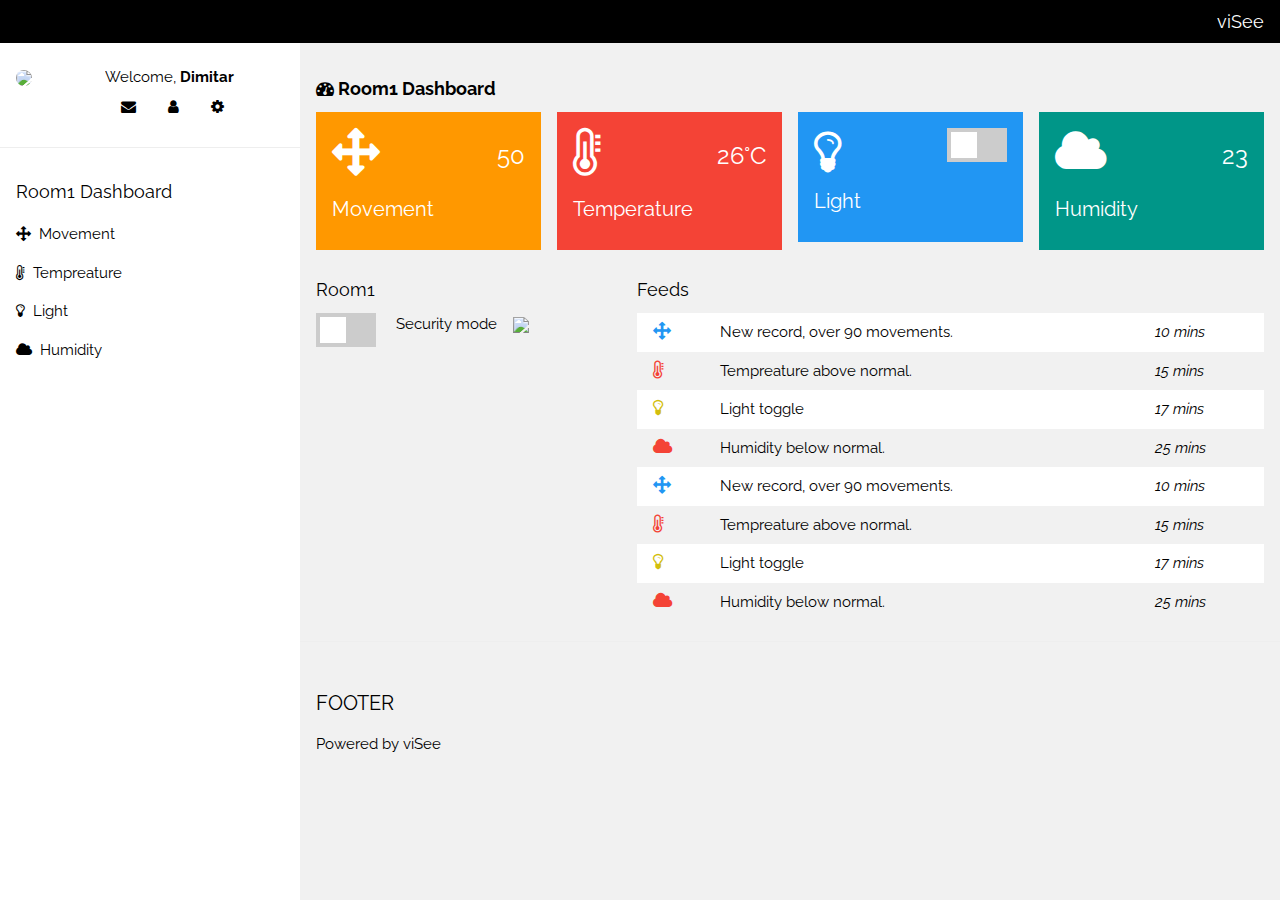
==== stream-video-browser/templates/index.html @ fa253b59 "Raspberry pi station server initial commit" ====
<!DOCTYPE html>
<html>
<title>viSee</title>
<meta charset="UTF-8">
<meta name="viewport" content="width=device-width, initial-scale=1">
<link rel="stylesheet" href="https://www.w3schools.com/w3css/4/w3.css">
<link rel="stylesheet" href="https://fonts.googleapis.com/css?family=Raleway">
<link rel="stylesheet" href="https://cdnjs.cloudflare.com/ajax/libs/font-awesome/4.7.0/css/font-awesome.min.css">
<style>
html,body,h1,h2,h3,h4,h5 {font-family: "Raleway", sans-serif}
    .switch {
  position: relative;
  display: inline-block;
  width: 60px;
  height: 34px;
}

.switch input {
  opacity: 0;
  width: 0;
  height: 0;
}

.slider {
  position: absolute;
  cursor: pointer;
  top: 0;
  left: 0;
  right: 0;
  bottom: 0;
  background-color: #ccc;
  -webkit-transition: .4s;
  transition: .4s;
}

.slider:before {
  position: absolute;
  content: "";
  height: 26px;
  width: 26px;
  left: 4px;
  bottom: 4px;
  background-color: white;
  -webkit-transition: .4s;
  transition: .4s;
}

input:checked + .slider {
  background-color: #2196F3;
}

input:focus + .slider {
  box-shadow: 0 0 1px #2196F3;
}

input:checked + .slider:before {
  -webkit-transform: translateX(26px);
  -ms-transform: translateX(26px);
  transform: translateX(26px);
}
</style>
<body class="w3-light-grey">

<!-- Top container -->
<div class="w3-bar w3-top w3-black w3-large" style="z-index:4">
  <button class="w3-bar-item w3-button w3-hide-large w3-hover-none w3-hover-text-light-grey" onclick="w3_open();"><i class="fa fa-bars"></i>  Menu</button>
  <span class="w3-bar-item w3-right">viSee</span>
</div>

<!-- Sidebar/menu -->
<nav class="w3-sidebar w3-collapse w3-white w3-animate-left" style="z-index:3;width:300px;" id="mySidebar"><br>
  <div class="w3-container w3-row">
    <div class="w3-col s4">
      <img src="https://cdn.business2community.com/wp-content/uploads/2017/08/blank-profile-picture-973460_640.png" class="w3-circle w3-margin-right" style="width:46px">
    </div>
    <div class="w3-col s8 w3-bar">
      <span>Welcome, <strong>Dimitar</strong></span><br>
      <a href="#" class="w3-bar-item w3-button"><i class="fa fa-envelope"></i></a>
      <a href="#" class="w3-bar-item w3-button"><i class="fa fa-user"></i></a>
      <a href="#" class="w3-bar-item w3-button"><i class="fa fa-cog"></i></a>
    </div>
  </div>
  <hr>
  <div class="w3-container">
    <h5>Room1 Dashboard</h5>
  </div>
  <div class="w3-bar-block">
    <a href="#" class="w3-bar-item w3-button w3-padding-16 w3-hide-large w3-dark-grey w3-hover-black" onclick="w3_close()" title="close menu"><i class="fa fa-remove fa-fw"></i>  Close Menu</a>
      <a href="#" class="w3-bar-item w3-button w3-padding"><i class="fa fa-arrows" aria-hidden="true"></i>  Movement</a>
      <a href="#" class="w3-bar-item w3-button w3-padding"><i class="fa fa-thermometer-three-quarters"></i>  Tempreature</a>
    <a href="#" class="w3-bar-item w3-button w3-padding"><i class="fa fa-lightbulb-o"></i>  Light</a>
       <a href="#" class="w3-bar-item w3-button w3-padding"><i class="fa fa-cloud"></i>  Humidity</a>


  </div>
</nav>


<!-- Overlay effect when opening sidebar on small screens -->
<div class="w3-overlay w3-hide-large w3-animate-opacity" onclick="w3_close()" style="cursor:pointer" title="close side menu" id="myOverlay"></div>

<!-- !PAGE CONTENT! -->
<div class="w3-main" style="margin-left:300px;margin-top:43px;">

  <!-- Header -->
  <header class="w3-container" style="padding-top:22px">
    <h5><b><i class="fa fa-dashboard"></i> Room1 Dashboard</b></h5>
  </header>

  <div class="w3-row-padding w3-margin-bottom">
      <div class="w3-quarter">
      <div class="w3-container w3-orange w3-text-white w3-padding-16">
        <div class="w3-left"><i class="fa fa-arrows w3-xxxlarge" aria-hidden="true"></i></div>
        <div class="w3-right">
          <h3>50</h3>
        </div>
        <div class="w3-clear"></div>
        <h4>Movement</h4>
      </div>
    </div>
    <div class="w3-quarter">
      <div class="w3-container w3-red w3-padding-16">
        <div class="w3-left">
        <i class="fa fa-thermometer-three-quarters w3-xxxlarge"></i></div>
        <div class="w3-right">
          <h3>26°C</h3>
        </div>
        <div class="w3-clear"></div>
        <h4>Temperature</h4>
      </div>
    </div>
    <div class="w3-quarter">
      <div class="w3-container w3-blue w3-padding-16">
        <div class="w3-left"><i class="fa fa-lightbulb-o w3-xxxlarge" aria-hidden="true"></i></div>
        <div class="w3-right">
         <label class="switch">
          <input type="checkbox">
          <span class="slider"></span>
        </label>
        </div>
        <div class="w3-clear"></div>
        <h4>Light</h4>
      </div>
    </div>
    <div class="w3-quarter">
      <div class="w3-container w3-teal w3-padding-16">
        <div class="w3-left"><i class="fa fa-cloud w3-xxxlarge" aria-hidden="true"></i></div>
        <div class="w3-right">
          <h3>23</h3>
        </div>
        <div class="w3-clear"></div>
        <h4>Humidity</h4>
      </div>
    </div>

  </div>

  <div class="w3-panel">
    <div class="w3-row-padding" style="margin:0 -16px">
      <div class="w3-third">
       <h5>Room1</h5>
          <img src="{{ url_for('video_feed') }}">
           <div class="w3-left">
         <label class="switch">
          <input type="checkbox">
          <span class="slider"></span>
        </label>
               <span class="w3-bar-item w3-padding">Security mode</span>
        </div>
      </div>
      <div class="w3-twothird">
        <h5>Feeds</h5>
        <table class="w3-table w3-striped w3-white">
          <tr>
            <td><i class="fa fa-arrows w3-text-blue w3-large" aria-hidden="true"></i></td>
            <td>New record, over 90 movements.</td>
            <td><i>10 mins</i></td>
          </tr>
          <tr>
            <td><i class="fa fa-thermometer-three-quarters w3-text-red w3-large"></i></td>
            <td>Tempreature above normal. </td>
            <td><i>15 mins</i></td>
          </tr>
          <tr>
            <td><i class="fa fa-lightbulb-o w3-text-yellow w3-large"></i></td>
            <td>Light toggle</td>
            <td><i>17 mins</i></td>
          </tr>
          <tr>
            <td><i class="fa fa-cloud  w3-text-red w3-large"></i></td>
            <td>Humidity below normal.</td>
            <td><i>25 mins</i></td>
          </tr>
         <tr>
             <td><i class="fa fa-arrows w3-text-blue w3-large" aria-hidden="true"></i></td>
            <td>New record, over 90 movements.</td>
            <td><i>10 mins</i></td>
          </tr>
          <tr>
            <td><i class="fa fa-thermometer-three-quarters w3-text-red w3-large"></i></td>
            <td>Tempreature above normal. </td>
            <td><i>15 mins</i></td>
          </tr>
          <tr>
            <td><i class="fa fa-lightbulb-o w3-text-yellow w3-large"></i></td>
            <td>Light toggle</td>
            <td><i>17 mins</i></td>
          </tr>
          <tr>
            <td><i class="fa fa-cloud  w3-text-red w3-large"></i></td>
            <td>Humidity below normal.</td>
            <td><i>25 mins</i></td>
          </tr>
        </table>
      </div>
    </div>
  </div>
  <hr>

    <!-- Footer -->
  <footer class="w3-container w3-padding-16 w3-light-grey">
    <h4>FOOTER</h4>
    <p>Powered by viSee</p>
  </footer>

  <!-- End page content -->
</div>

<script>
// Get the Sidebar
var mySidebar = document.getElementById("mySidebar");

// Get the DIV with overlay effect
var overlayBg = document.getElementById("myOverlay");

// Toggle between showing and hiding the sidebar, and add overlay effect
function w3_open() {
  if (mySidebar.style.display === 'block') {
    mySidebar.style.display = 'none';
    overlayBg.style.display = "none";
  } else {
    mySidebar.style.display = 'block';
    overlayBg.style.display = "block";
  }
}

// Close the sidebar with the close button
function w3_close() {
  mySidebar.style.display = "none";
  overlayBg.style.display = "none";
}
</script>

</body>
</html>
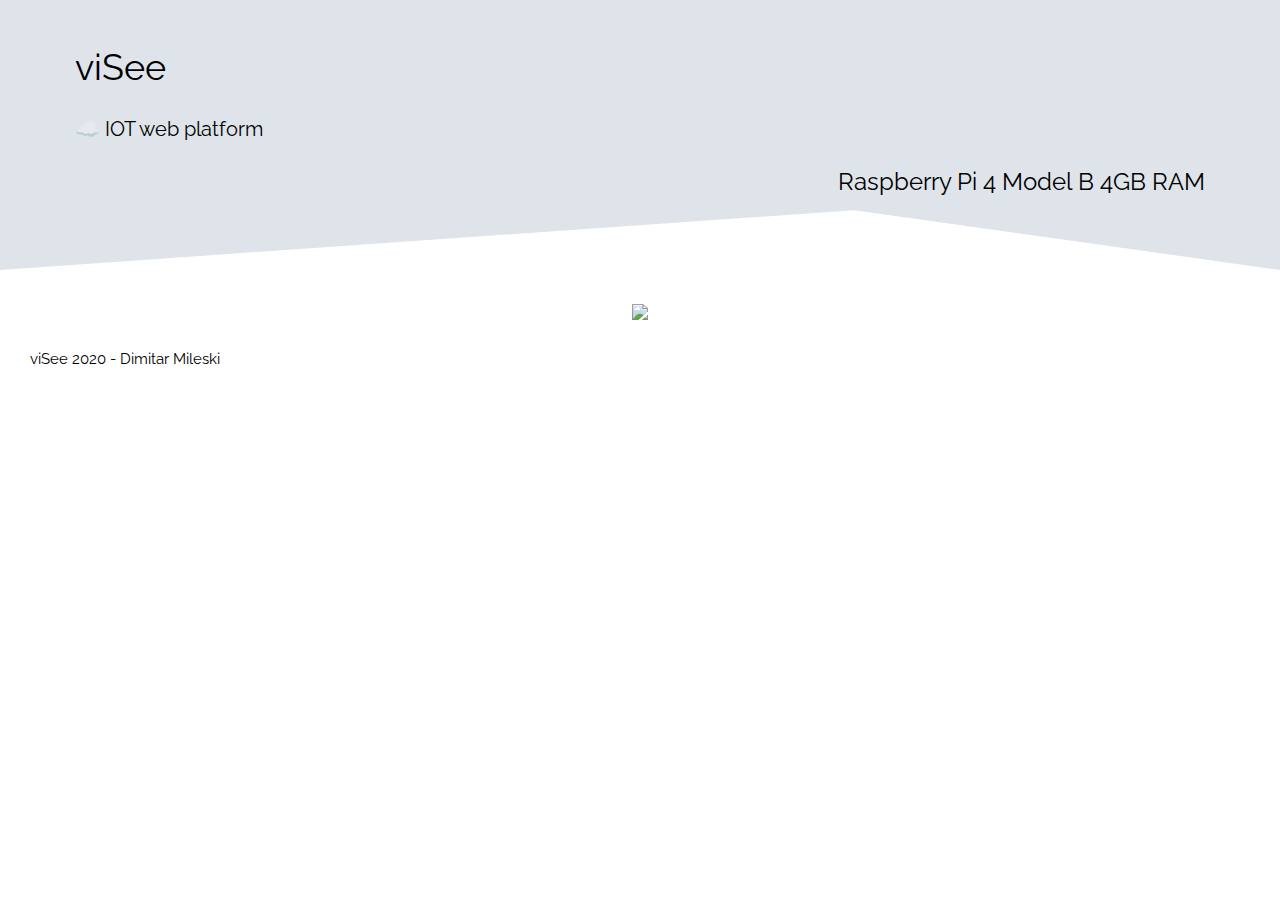
==== commit 8f96301a: "viSee header and footer" ====
--- a/stream-video-browser/templates/index.html
+++ b/stream-video-browser/templates/index.html
@@ -58,197 +58,92 @@
   -ms-transform: translateX(26px);
   transform: translateX(26px);
 }
+
+    header{
+  margin: 0; padding: 2em 5em 4em; color: #000000;
+  overflow:hidden;
+  position: relative;
+  font-family: consolas;
+}
+
+header::after{
+  content:"";
+  position:absolute;
+  top:0;
+  left:0;
+  height: 100%;
+  width:100%;
+  transform: skewY(-4deg);
+  background: #dfe4ea;
+  transform-origin: bottom left;
+  z-index: -1;
+}
+
+header::before{
+  content:"";
+  position:absolute;
+  top:0;
+  left:0;
+  height: 100%;
+  width:100%;
+  transform: skewY(8deg);
+  background: #dfe4ea;
+  transform-origin: bottom right;
+  z-index: -1;
+}
+
+
+header{
+  display: flex;
+  flex-flow: column nowrap;
+}
+header > h3 {align-self: flex-end;}
+
+footer{
+  margin-top: 25px;
+}
+
+    .video-frame{
+         text-align: center;
+    }
+    
+    .container{
+        margin: 2em;
+    }
 </style>
-<body class="w3-light-grey">
+<body>
+ <header>
+            <h1>
+                 viSee
+            </h1>
+            <h4>
+                ☁️ IOT web platform
+            </h4>
+            <h3>
+                Raspberry Pi 4 Model B 4GB RAM
+            </h3>
+        </header>
+<!-- Top container -->
+<div class="container">
 
-<!-- Top container -->
-<div class="w3-bar w3-top w3-black w3-large" style="z-index:4">
-  <button class="w3-bar-item w3-button w3-hide-large w3-hover-none w3-hover-text-light-grey" onclick="w3_open();"><i class="fa fa-bars"></i>  Menu</button>
-  <span class="w3-bar-item w3-right">viSee</span>
+
+<div class="video-frame">
+    <img src="{{ url_for('video_feed') }}">
 </div>
 
-<!-- Sidebar/menu -->
-<nav class="w3-sidebar w3-collapse w3-white w3-animate-left" style="z-index:3;width:300px;" id="mySidebar"><br>
-  <div class="w3-container w3-row">
-    <div class="w3-col s4">
-      <img src="https://cdn.business2community.com/wp-content/uploads/2017/08/blank-profile-picture-973460_640.png" class="w3-circle w3-margin-right" style="width:46px">
-    </div>
-    <div class="w3-col s8 w3-bar">
-      <span>Welcome, <strong>Dimitar</strong></span><br>
-      <a href="#" class="w3-bar-item w3-button"><i class="fa fa-envelope"></i></a>
-      <a href="#" class="w3-bar-item w3-button"><i class="fa fa-user"></i></a>
-      <a href="#" class="w3-bar-item w3-button"><i class="fa fa-cog"></i></a>
-    </div>
-  </div>
-  <hr>
-  <div class="w3-container">
-    <h5>Room1 Dashboard</h5>
-  </div>
-  <div class="w3-bar-block">
-    <a href="#" class="w3-bar-item w3-button w3-padding-16 w3-hide-large w3-dark-grey w3-hover-black" onclick="w3_close()" title="close menu"><i class="fa fa-remove fa-fw"></i>  Close Menu</a>
-      <a href="#" class="w3-bar-item w3-button w3-padding"><i class="fa fa-arrows" aria-hidden="true"></i>  Movement</a>
-      <a href="#" class="w3-bar-item w3-button w3-padding"><i class="fa fa-thermometer-three-quarters"></i>  Tempreature</a>
-    <a href="#" class="w3-bar-item w3-button w3-padding"><i class="fa fa-lightbulb-o"></i>  Light</a>
-       <a href="#" class="w3-bar-item w3-button w3-padding"><i class="fa fa-cloud"></i>  Humidity</a>
 
 
-  </div>
-</nav>
-
-
-<!-- Overlay effect when opening sidebar on small screens -->
-<div class="w3-overlay w3-hide-large w3-animate-opacity" onclick="w3_close()" style="cursor:pointer" title="close side menu" id="myOverlay"></div>
-
-<!-- !PAGE CONTENT! -->
-<div class="w3-main" style="margin-left:300px;margin-top:43px;">
-
-  <!-- Header -->
-  <header class="w3-container" style="padding-top:22px">
-    <h5><b><i class="fa fa-dashboard"></i> Room1 Dashboard</b></h5>
-  </header>
-
-  <div class="w3-row-padding w3-margin-bottom">
-      <div class="w3-quarter">
-      <div class="w3-container w3-orange w3-text-white w3-padding-16">
-        <div class="w3-left"><i class="fa fa-arrows w3-xxxlarge" aria-hidden="true"></i></div>
-        <div class="w3-right">
-          <h3>50</h3>
-        </div>
-        <div class="w3-clear"></div>
-        <h4>Movement</h4>
-      </div>
-    </div>
-    <div class="w3-quarter">
-      <div class="w3-container w3-red w3-padding-16">
-        <div class="w3-left">
-        <i class="fa fa-thermometer-three-quarters w3-xxxlarge"></i></div>
-        <div class="w3-right">
-          <h3>26°C</h3>
-        </div>
-        <div class="w3-clear"></div>
-        <h4>Temperature</h4>
-      </div>
-    </div>
-    <div class="w3-quarter">
-      <div class="w3-container w3-blue w3-padding-16">
-        <div class="w3-left"><i class="fa fa-lightbulb-o w3-xxxlarge" aria-hidden="true"></i></div>
-        <div class="w3-right">
-         <label class="switch">
-          <input type="checkbox">
-          <span class="slider"></span>
-        </label>
-        </div>
-        <div class="w3-clear"></div>
-        <h4>Light</h4>
-      </div>
-    </div>
-    <div class="w3-quarter">
-      <div class="w3-container w3-teal w3-padding-16">
-        <div class="w3-left"><i class="fa fa-cloud w3-xxxlarge" aria-hidden="true"></i></div>
-        <div class="w3-right">
-          <h3>23</h3>
-        </div>
-        <div class="w3-clear"></div>
-        <h4>Humidity</h4>
-      </div>
-    </div>
-
-  </div>
-
-  <div class="w3-panel">
-    <div class="w3-row-padding" style="margin:0 -16px">
-      <div class="w3-third">
-       <h5>Room1</h5>
-          <img src="{{ url_for('video_feed') }}">
-           <div class="w3-left">
-         <label class="switch">
-          <input type="checkbox">
-          <span class="slider"></span>
-        </label>
-               <span class="w3-bar-item w3-padding">Security mode</span>
-        </div>
-      </div>
-      <div class="w3-twothird">
-        <h5>Feeds</h5>
-        <table class="w3-table w3-striped w3-white">
-          <tr>
-            <td><i class="fa fa-arrows w3-text-blue w3-large" aria-hidden="true"></i></td>
-            <td>New record, over 90 movements.</td>
-            <td><i>10 mins</i></td>
-          </tr>
-          <tr>
-            <td><i class="fa fa-thermometer-three-quarters w3-text-red w3-large"></i></td>
-            <td>Tempreature above normal. </td>
-            <td><i>15 mins</i></td>
-          </tr>
-          <tr>
-            <td><i class="fa fa-lightbulb-o w3-text-yellow w3-large"></i></td>
-            <td>Light toggle</td>
-            <td><i>17 mins</i></td>
-          </tr>
-          <tr>
-            <td><i class="fa fa-cloud  w3-text-red w3-large"></i></td>
-            <td>Humidity below normal.</td>
-            <td><i>25 mins</i></td>
-          </tr>
-         <tr>
-             <td><i class="fa fa-arrows w3-text-blue w3-large" aria-hidden="true"></i></td>
-            <td>New record, over 90 movements.</td>
-            <td><i>10 mins</i></td>
-          </tr>
-          <tr>
-            <td><i class="fa fa-thermometer-three-quarters w3-text-red w3-large"></i></td>
-            <td>Tempreature above normal. </td>
-            <td><i>15 mins</i></td>
-          </tr>
-          <tr>
-            <td><i class="fa fa-lightbulb-o w3-text-yellow w3-large"></i></td>
-            <td>Light toggle</td>
-            <td><i>17 mins</i></td>
-          </tr>
-          <tr>
-            <td><i class="fa fa-cloud  w3-text-red w3-large"></i></td>
-            <td>Humidity below normal.</td>
-            <td><i>25 mins</i></td>
-          </tr>
-        </table>
-      </div>
-    </div>
-  </div>
-  <hr>
 
     <!-- Footer -->
-  <footer class="w3-container w3-padding-16 w3-light-grey">
-    <h4>FOOTER</h4>
-    <p>Powered by viSee</p>
-  </footer>
+   <footer>
+              <p>viSee 2020 - Dimitar Mileski</p>
+          </footer>
 
   <!-- End page content -->
 </div>
 
 <script>
-// Get the Sidebar
-var mySidebar = document.getElementById("mySidebar");
 
-// Get the DIV with overlay effect
-var overlayBg = document.getElementById("myOverlay");
-
-// Toggle between showing and hiding the sidebar, and add overlay effect
-function w3_open() {
-  if (mySidebar.style.display === 'block') {
-    mySidebar.style.display = 'none';
-    overlayBg.style.display = "none";
-  } else {
-    mySidebar.style.display = 'block';
-    overlayBg.style.display = "block";
-  }
-}
-
-// Close the sidebar with the close button
-function w3_close() {
-  mySidebar.style.display = "none";
-  overlayBg.style.display = "none";
-}
 </script>
 
 </body>
